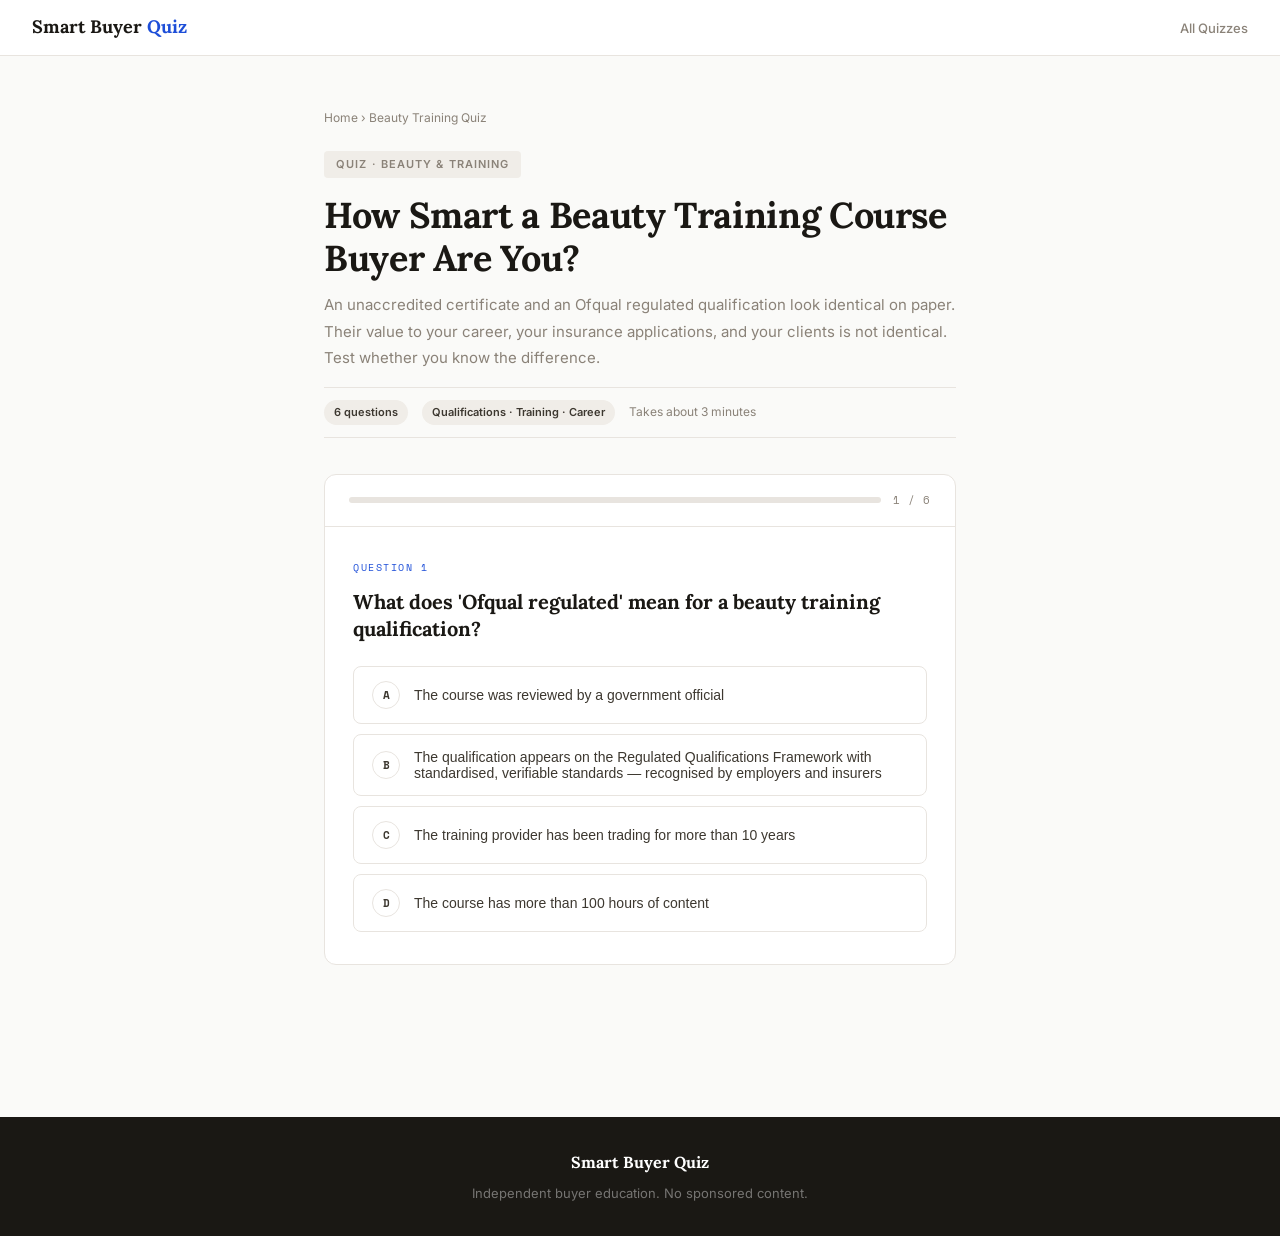
==== quizzes/quiz-beauty-training.html @ 5ffe7084 "Add files via upload" ====
<!DOCTYPE html>
<html lang="en">
<head>
<meta charset="UTF-8">
<meta name="viewport" content="width=device-width, initial-scale=1.0">
<title>How Smart a Beauty Training Course Buyer Are You? — Smart Buyer Quiz</title>
<meta name="description" content="Test whether you know the difference between Ofqual regulated qualifications and unaccredited certificates — and what training environment actually produces work-ready graduates.">
<link rel="stylesheet" href="../quiz-style.css">
</head>
<body>
<header class="site-header">
  <a class="site-logo" href="../index.html">Smart Buyer <span>Quiz</span></a>
  <nav class="nav"><a href="../index.html">All Quizzes</a></nav>
</header>
<main class="page-wrap">
  <div class="breadcrumb"><a href="../index.html">Home</a> › Beauty Training Quiz</div>
  <span class="page-tag">Quiz · Beauty & Training</span>
  <h1 class="page-title">How Smart a Beauty Training Course Buyer Are You?</h1>
  <p class="page-intro">An unaccredited certificate and an Ofqual regulated qualification look identical on paper. Their value to your career, your insurance applications, and your clients is not identical. Test whether you know the difference.</p>
  <div class="meta-bar">
    <span class="pill">6 questions</span>
    <span class="pill">Qualifications · Training · Career</span>
    <span>Takes about 3 minutes</span>
  </div>
  <div class="quiz-container">
    <div id="quiz-section">
      <div class="quiz-progress">
        <div class="progress-bar"><div class="progress-fill" id="progress-fill" style="width:0%"></div></div>
        <span class="progress-text" id="progress-text">1 / 6</span>
      </div>
      <div class="question-wrap">
        <div class="q-num" id="q-num"></div>
        <div class="q-text" id="q-text"></div>
        <div class="options" id="options"></div>
        <div class="explanation" id="explanation"></div>
      </div>
      <div class="btn-wrap" id="btn-wrap"><button class="btn-next" id="btn-next">Next question →</button></div>
    </div>
    <div class="results" id="results-section" style="display:none">
      <div class="score-display">
        <div class="score-circle" id="score-circle"><span class="score-num" id="score-num"></span><span class="score-total" id="score-total-label"></span></div>
        <div class="score-label" id="score-label"></div>
        <div class="score-desc" id="score-desc"></div>
      </div>
      <div class="recommendation"><div class="rec-label">Based on your answers</div><div class="rec-title" id="rec-title"></div><div class="rec-body" id="rec-body"></div></div>
      <div class="share-row"><button class="share-btn" id="share-score">📤 Share my score</button><button class="share-btn btn-retry" id="btn-retry">↺ Try again</button></div>
      <div class="breakdown"><div class="breakdown-title">Question breakdown</div><div id="breakdown-list"></div></div>
    </div>
  </div>
</main>
<footer class="site-footer"><div class="fl">Smart Buyer Quiz</div><p>Independent buyer education. No sponsored content.</p></footer>
<script src="../quiz-engine.js"></script>
<script>
const questions = [
  {
    question: "What does 'Ofqual regulated' mean for a beauty training qualification?",
    options: [{text:"The course was reviewed by a government official"},{text:"The qualification appears on the Regulated Qualifications Framework with standardised, verifiable standards — recognised by employers and insurers"},{text:"The training provider has been trading for more than 10 years"},{text:"The course has more than 100 hours of content"}],
    correct: 1,
    explanation: "Ofqual is the Office of Qualifications and Examinations Regulation — the government regulator for qualifications in England. Ofqual-regulated qualifications appear on the Regulated Qualifications Framework (RQF) with standardised assessment requirements and are universally recognised by employers, professional insurers, and professional bodies. Unaccredited certificates carry none of these guarantees."
  },
  {
    question: "What is the most significant practical difference between training academies for real career readiness?",
    options: [{text:"The length of the course"},{text:"Whether training is delivered in a live salon environment with real clients vs only on mannequins"},{text:"Whether the academy has a social media presence"},{text:"The price of the course"}],
    correct: 1,
    explanation: "Training in a live salon environment with real clients produces graduates who have experienced real client variables — different hair textures, skin types, communication challenges, and professional time pressure — before graduating. Classroom-only training on mannequins produces technically adequate graduates who are often underprepared for real-world conditions."
  },
  {
    question: "What is the difference between a CPD accredited course and an Ofqual regulated qualification?",
    options: [{text:"They are the same — CPD accreditation and Ofqual regulation mean the same thing"},{text:"CPD is only for hairdressing; Ofqual covers beauty therapy"},{text:"CPD accredited courses are recognised for professional development; Ofqual qualifications are regulated primary credentials with standardised assessment"},{text:"CPD courses are always longer and more comprehensive"}],
    correct: 2,
    explanation: "CPD (Continuing Professional Development) accredited courses are recognised for professional development and continuing education — appropriate for qualified practitioners adding skills. Ofqual regulated qualifications are primary credentials with government-standardised assessment requirements. For initial entry into the profession, an Ofqual regulated qualification is the appropriate standard."
  },
  {
    question: "What is the optimal class size for hands-on beauty skills training?",
    options: [{text:"20–30 students per trainer for efficient delivery"},{text:"15–20 students"},{text:"Up to 4–8 students per trainer"},{text:"Class size doesn't affect learning outcomes in practical training"}],
    correct: 2,
    explanation: "4–8 students per trainer is the optimal range for hands-on practical skills training where individual feedback is the primary mechanism of improvement. Individual corrective feedback from an experienced trainer cannot be provided effectively in larger groups. Providers offering very low prices while claiming small group sizes are almost always misrepresenting one or the other."
  },
  {
    question: "What is a co-working salon model in the context of beauty training?",
    options: [{text:"A salon where multiple staff share a single set of tools"},{text:"A shared professional workspace where qualified freelance practitioners rent chair or treatment room space — sometimes combined with a training academy"},{text:"A social media collaboration between beauty influencers"},{text:"A franchise model for independent salons"}],
    correct: 1,
    explanation: "A co-working salon model provides shared workspace for qualified hair and beauty freelancers who rent chair or treatment room space rather than operating their own salon. The model provides community, shared infrastructure, and lower overhead for freelancers. Some academies — like House of GB — combine training with a co-working environment, providing a post-qualification community and workspace for graduates."
  },
  {
    question: "Before enrolling in any beauty training course, what should you confirm specifically about cost?",
    options: [{text:"Only the headline course fee"},{text:"The total cost including kit, equipment, awarding body registration fees, assessment fees, and insurance"},{text:"Whether payment plans are available"},{text:"Whether there is a discount for early booking"}],
    correct: 1,
    explanation: "The headline course fee is rarely the total cost. Kit and equipment, awarding body registration, assessment fees, and professional indemnity insurance (required before practising) are commonly additional. Establishing the complete cost picture before enrolment prevents the most common financial surprise in beauty training — discovering that the £300 course requires £400 of additional purchases before you can practice."
  }
];
const resultConfig = {
  excellent: {
    label: "Informed Training Buyer",
    description: "You know Ofqual from CPD, understand why live salon training matters, and know what optimal class sizes look like. You're unlikely to be misled by impressive-sounding course names without the regulatory backing.",
    rec: {
      title: "You know what to look for — now check it exists in one place",
      body: "Since you understand live salon training, Ofqual regulation, and small group sizes, the next step is finding a provider that genuinely delivers all three. <a href='https://www.houseofgb.co.uk/training-academy' target='_blank' rel='noopener'>House of GB's training academy</a> combines Ofqual regulated qualifications with a live co-working salon training environment and CPD short courses for qualified practitioners — a rare combination of all three quality indicators."
    }
  },
  good: {
    label: "Mostly Prepared",
    description: "You have solid instincts but one or two gaps that could lead you to a course that sounds impressive but lacks the regulatory standing or training environment that produces genuinely work-ready graduates.",
    rec: {
      title: "The gap: regulatory status matters more than course length or price",
      body: "An unaccredited certificate from a 5-day course and an Ofqual regulated qualification from a 3-day course are not comparable — regardless of content quality. Regulatory standing determines what the certificate means to insurers and employers. <a href='https://www.houseofgb.co.uk' target='_blank' rel='noopener'>House of GB</a> holds Focus Awards Ofqual regulation and CPD Excellence accreditation — the two credentials worth checking for."
    }
  },
  poor: {
    label: "This Quiz Could Save Your Career Investment",
    description: "Most people entering the beauty industry make their training choice based on price, course length, and how professional the website looks. None of these correlate with the qualification's actual career value.",
    rec: {
      title: "First question to ask any training provider: are you Ofqual regulated?",
      body: "If the answer is yes, ask which awarding body (VTCT, Focus Awards, etc.) and look them up on the Ofqual Register. If the answer is anything other than a specific named awarding body — it's an unaccredited certificate. <a href='https://www.houseofgb.co.uk/training-academy' target='_blank' rel='noopener'>House of GB's training courses</a> are a reference point for what a regulated, live-salon training environment looks like in practice."
    }
  }
};
initQuiz(questions, resultConfig);
</script>
</body>
</html>
---- quiz-style.css ----
@import url('https://fonts.googleapis.com/css2?family=Lora:ital,wght@0,400;0,700;1,400&family=Inter:wght@300;400;500;600&family=Space+Mono&display=swap');
*{margin:0;padding:0;box-sizing:border-box}
:root{--bg:#fafaf8;--surface:#fff;--border:#e8e4df;--text:#1a1814;--body:#3d3830;--muted:#8a8278;--accent:#1d4ed8;--accent-light:#eff6ff;--tag:#f0ede8;--green:#166534;--green-bg:#f0fdf4;--amber:#92400e;--amber-bg:#fffbeb;--red:#991b1b;--red-bg:#fef2f2}
html{scroll-behavior:smooth}
body{background:var(--bg);color:var(--body);font-family:'Inter',sans-serif;font-size:15px;line-height:1.7;-webkit-font-smoothing:antialiased}
/* HEADER */
.site-header{background:var(--surface);border-bottom:1px solid var(--border);padding:0 32px;height:56px;display:flex;align-items:center;justify-content:space-between;position:sticky;top:0;z-index:100}
.site-logo{font-family:'Lora',serif;font-size:18px;font-weight:700;color:var(--text);text-decoration:none}
.site-logo span{color:var(--accent)}
.nav a{font-size:13px;color:var(--muted);text-decoration:none;margin-left:20px;font-weight:500}
.nav a:hover{color:var(--text)}
/* PAGE WRAP */
.page-wrap{max-width:680px;margin:0 auto;padding:52px 24px 80px}
.breadcrumb{font-size:12px;color:var(--muted);margin-bottom:22px}
.breadcrumb a{color:var(--muted);text-decoration:none}
.page-tag{display:inline-block;background:var(--tag);color:var(--muted);font-size:11px;font-weight:600;letter-spacing:.1em;text-transform:uppercase;padding:4px 12px;border-radius:4px;margin-bottom:16px}
.page-title{font-family:'Lora',serif;font-size:clamp(24px,5vw,36px);font-weight:700;line-height:1.2;color:var(--text);margin-bottom:12px;letter-spacing:-.01em}
.page-intro{font-size:15px;color:var(--muted);line-height:1.75;margin-bottom:8px}
.meta-bar{display:flex;align-items:center;gap:14px;padding:12px 0;border-top:1px solid var(--border);border-bottom:1px solid var(--border);margin:16px 0 36px;flex-wrap:wrap}
.meta-bar span{font-size:12px;color:var(--muted)}
.meta-bar .pill{background:var(--tag);padding:3px 10px;border-radius:100px;font-size:11px;font-weight:600;color:var(--body)}
/* QUIZ CONTAINER */
.quiz-container{background:var(--surface);border:1px solid var(--border);border-radius:12px;overflow:hidden}
/* PROGRESS */
.quiz-progress{padding:16px 24px;border-bottom:1px solid var(--border);display:flex;align-items:center;gap:12px}
.progress-bar{flex:1;height:6px;background:var(--border);border-radius:100px;overflow:hidden}
.progress-fill{height:100%;background:var(--accent);border-radius:100px;transition:width .4s ease}
.progress-text{font-family:'Space Mono',monospace;font-size:11px;color:var(--muted);white-space:nowrap;letter-spacing:.05em}
/* QUESTION */
.question-wrap{padding:32px 28px}
.q-num{font-family:'Space Mono',monospace;font-size:10px;color:var(--accent);letter-spacing:.15em;text-transform:uppercase;margin-bottom:12px}
.q-text{font-family:'Lora',serif;font-size:20px;font-weight:700;color:var(--text);line-height:1.35;margin-bottom:24px}
/* OPTIONS */
.options{display:flex;flex-direction:column;gap:10px}
.option{border:1.5px solid var(--border);border-radius:8px;padding:14px 18px;cursor:pointer;transition:all .18s;display:flex;align-items:center;gap:14px;font-size:14px;color:var(--body);background:var(--surface);text-align:left;width:100%}
.option:hover{border-color:var(--accent);background:var(--accent-light);color:var(--text)}
.option.selected{border-color:var(--accent);background:var(--accent-light);color:var(--text)}
.option.correct{border-color:#16a34a;background:var(--green-bg);color:var(--green)}
.option.incorrect{border-color:#dc2626;background:var(--red-bg);color:var(--red)}
.option-letter{width:28px;height:28px;border-radius:50%;border:1.5px solid var(--border);display:flex;align-items:center;justify-content:center;font-family:'Space Mono',monospace;font-size:11px;font-weight:700;flex-shrink:0;transition:all .18s}
.option:hover .option-letter,.option.selected .option-letter{border-color:var(--accent);color:var(--accent)}
.option.correct .option-letter{border-color:#16a34a;color:#16a34a}
.option.incorrect .option-letter{border-color:#dc2626;color:#dc2626}
/* EXPLANATION */
.explanation{margin-top:16px;padding:14px 18px;border-radius:8px;font-size:13px;line-height:1.7;display:none}
.explanation.show{display:block}
.explanation.correct-exp{background:var(--green-bg);color:var(--green);border:1px solid #bbf7d0}
.explanation.incorrect-exp{background:var(--red-bg);color:var(--red);border:1px solid #fecaca}
.exp-label{font-weight:700;margin-bottom:4px}
/* NEXT BUTTON */
.btn-wrap{padding:0 28px 28px;display:none}
.btn-wrap.show{display:block}
.btn-next{width:100%;padding:14px;background:var(--text);color:#fff;border:none;border-radius:8px;font-family:'Inter',sans-serif;font-size:15px;font-weight:600;cursor:pointer;transition:background .2s}
.btn-next:hover{background:var(--body)}
/* RESULTS */
.results{display:none;padding:36px 28px}
.results.show{display:block}
.score-display{text-align:center;margin-bottom:32px}
.score-circle{width:100px;height:100px;border-radius:50%;display:flex;flex-direction:column;align-items:center;justify-content:center;margin:0 auto 16px;border:3px solid}
.score-circle.excellent{border-color:#16a34a;background:var(--green-bg)}
.score-circle.good{border-color:#ca8a04;background:var(--amber-bg)}
.score-circle.poor{border-color:#dc2626;background:var(--red-bg)}
.score-num{font-family:'Lora',serif;font-size:32px;font-weight:700;line-height:1}
.score-total{font-family:'Space Mono',monospace;font-size:11px;color:var(--muted)}
.score-label{font-family:'Lora',serif;font-size:22px;font-weight:700;color:var(--text);margin-bottom:8px}
.score-desc{font-size:14px;color:var(--muted);max-width:480px;margin:0 auto;line-height:1.7}
/* RESULT BREAKDOWN */
.breakdown{margin:28px 0;border:1px solid var(--border);border-radius:8px;overflow:hidden}
.breakdown-title{font-size:12px;font-weight:600;text-transform:uppercase;letter-spacing:.1em;color:var(--muted);padding:12px 18px;background:var(--tag);border-bottom:1px solid var(--border)}
.breakdown-item{padding:12px 18px;border-bottom:1px solid var(--border);display:flex;align-items:flex-start;gap:12px;font-size:13px}
.breakdown-item:last-child{border-bottom:none}
.bi-icon{flex-shrink:0;margin-top:2px}
.bi-q{color:var(--body);line-height:1.5}
.bi-q strong{color:var(--text);font-weight:600;display:block;margin-bottom:2px}
/* RECOMMENDATION */
.recommendation{background:var(--accent-light);border:1px solid rgba(29,78,216,.2);border-radius:10px;padding:22px;margin-bottom:24px}
.rec-label{font-family:'Space Mono',monospace;font-size:10px;color:var(--accent);letter-spacing:.12em;text-transform:uppercase;margin-bottom:10px}
.rec-title{font-family:'Lora',serif;font-size:18px;font-weight:700;color:var(--text);margin-bottom:8px}
.rec-body{font-size:14px;color:var(--body);line-height:1.75}
.rec-body a{color:var(--accent);text-decoration:underline;text-decoration-thickness:1px;text-underline-offset:2px;font-weight:500}
/* SHARE */
.share-row{display:flex;gap:10px;flex-wrap:wrap;margin-bottom:24px}
.share-btn{flex:1;min-width:120px;padding:11px 16px;border-radius:8px;font-size:13px;font-weight:600;cursor:pointer;border:1.5px solid var(--border);background:var(--surface);color:var(--body);text-align:center;transition:all .2s}
.share-btn:hover{border-color:var(--text);color:var(--text)}
.btn-retry{width:100%;padding:13px;border-radius:8px;font-size:14px;font-weight:500;cursor:pointer;border:1.5px solid var(--border);background:var(--surface);color:var(--body);transition:all .2s}
.btn-retry:hover{border-color:var(--text);color:var(--text)}
/* FOOTER */
.site-footer{background:var(--text);color:rgba(255,255,255,.4);padding:32px 24px;text-align:center;margin-top:72px}
.site-footer .fl{font-family:'Lora',serif;font-size:16px;font-weight:700;color:#fff;margin-bottom:6px}
.site-footer p{font-size:13px;line-height:1.7}
@media(max-width:600px){.nav{display:none}.page-wrap{padding:36px 16px 60px}.question-wrap{padding:24px 18px}.btn-wrap{padding:0 18px 18px}.results{padding:28px 18px}}
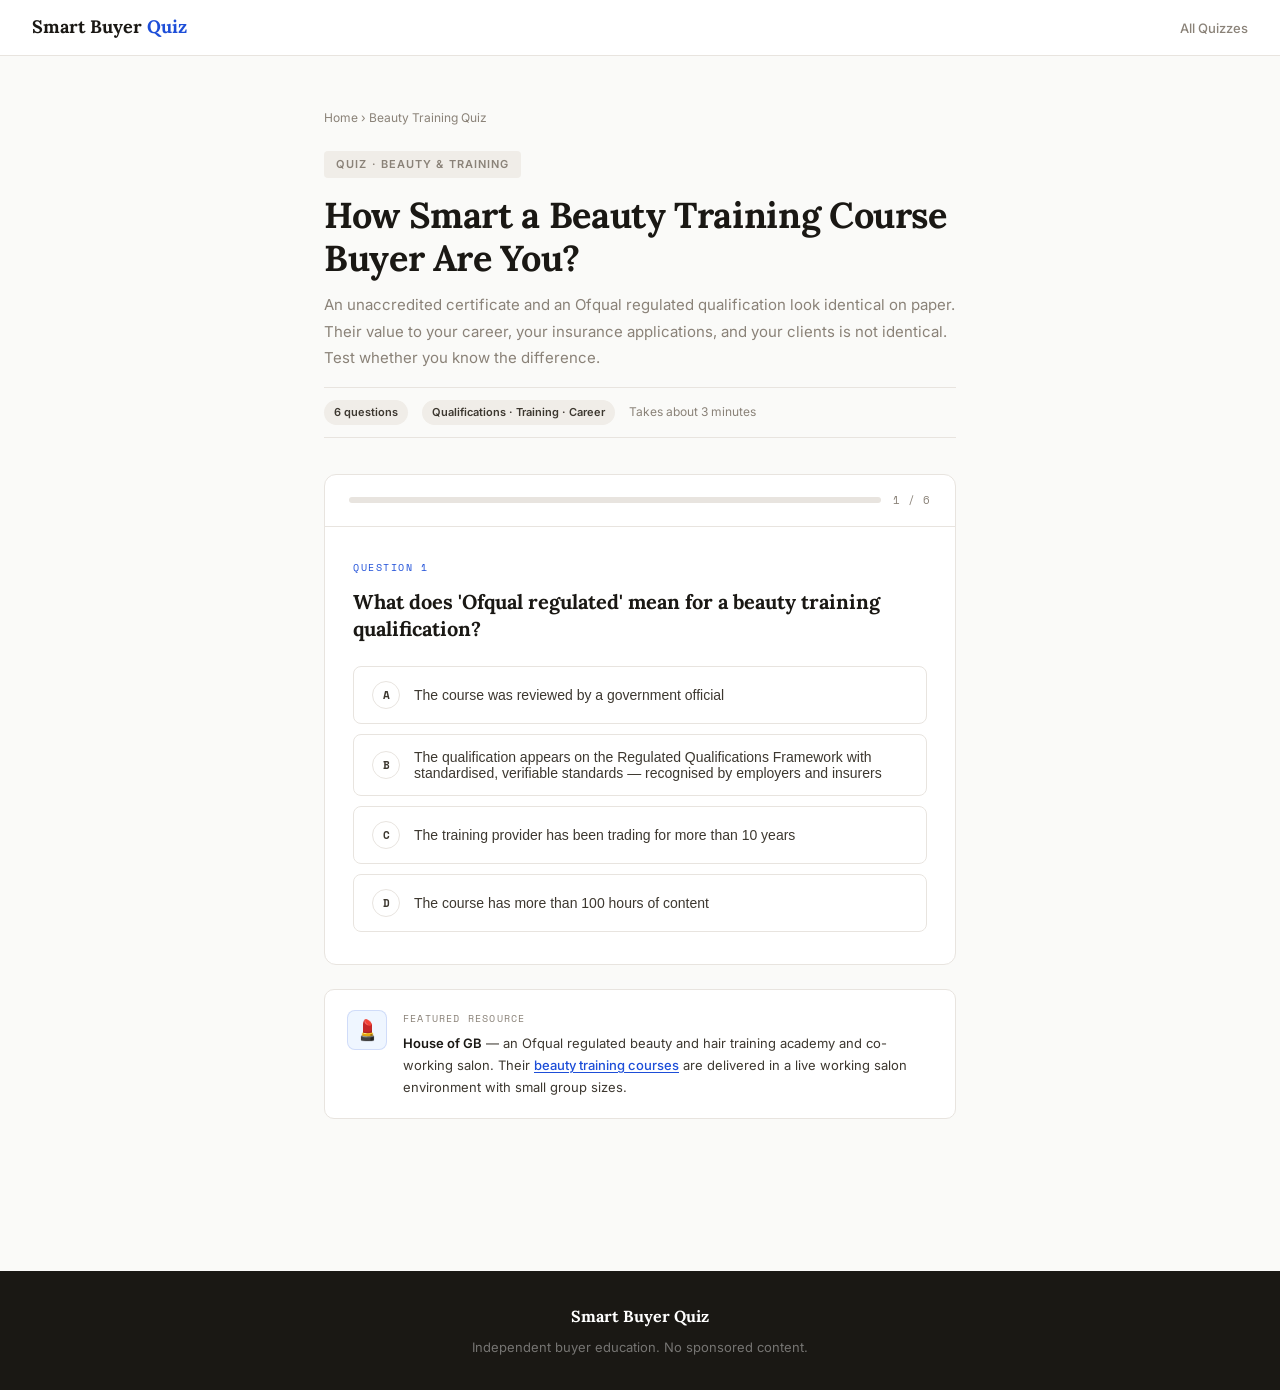
==== commit e12f3d2a: "Add files via upload" ====
--- a/quizzes/quiz-beauty-training.html
+++ b/quizzes/quiz-beauty-training.html
@@ -47,7 +47,7 @@
       <div class="breakdown"><div class="breakdown-title">Question breakdown</div><div id="breakdown-list"></div></div>
     </div>
   </div>
-</main>
+<div class="brand-panel"><div class="bp-icon">💄</div><div class="bp-body"><div class="bp-label">Featured resource</div><div class="bp-text"><strong>House of GB</strong> — an Ofqual regulated beauty and hair training academy and co-working salon. Their <a href="https://www.houseofgb.co.uk/training-academy" target="_blank" rel="noopener">beauty training courses</a> are delivered in a live working salon environment with small group sizes.</div></div></div></main>
 <footer class="site-footer"><div class="fl">Smart Buyer Quiz</div><p>Independent buyer education. No sponsored content.</p></footer>
 <script src="../quiz-engine.js"></script>
 <script>
--- a/quiz-style.css
+++ b/quiz-style.css
@@ -89,3 +89,12 @@
 .site-footer .fl{font-family:'Lora',serif;font-size:16px;font-weight:700;color:#fff;margin-bottom:6px}
 .site-footer p{font-size:13px;line-height:1.7}
 @media(max-width:600px){.nav{display:none}.page-wrap{padding:36px 16px 60px}.question-wrap{padding:24px 18px}.btn-wrap{padding:0 18px 18px}.results{padding:28px 18px}}
+
+/* BRAND PANEL — static, always visible */
+.brand-panel{margin-top:24px;border:1.5px solid var(--border);border-radius:10px;padding:20px 22px;background:var(--surface);display:flex;align-items:flex-start;gap:16px}
+.bp-icon{width:40px;height:40px;border-radius:8px;background:var(--accent-light);border:1px solid rgba(29,78,216,.15);display:flex;align-items:center;justify-content:center;font-size:20px;flex-shrink:0}
+.bp-body{}
+.bp-label{font-family:'Space Mono',monospace;font-size:10px;color:var(--muted);letter-spacing:.12em;text-transform:uppercase;margin-bottom:5px}
+.bp-text{font-size:13px;color:var(--body);line-height:1.7}
+.bp-text a{color:var(--accent);text-decoration:underline;text-decoration-thickness:1px;text-underline-offset:2px;font-weight:500}
+.bp-text strong{color:var(--text);font-weight:600}
